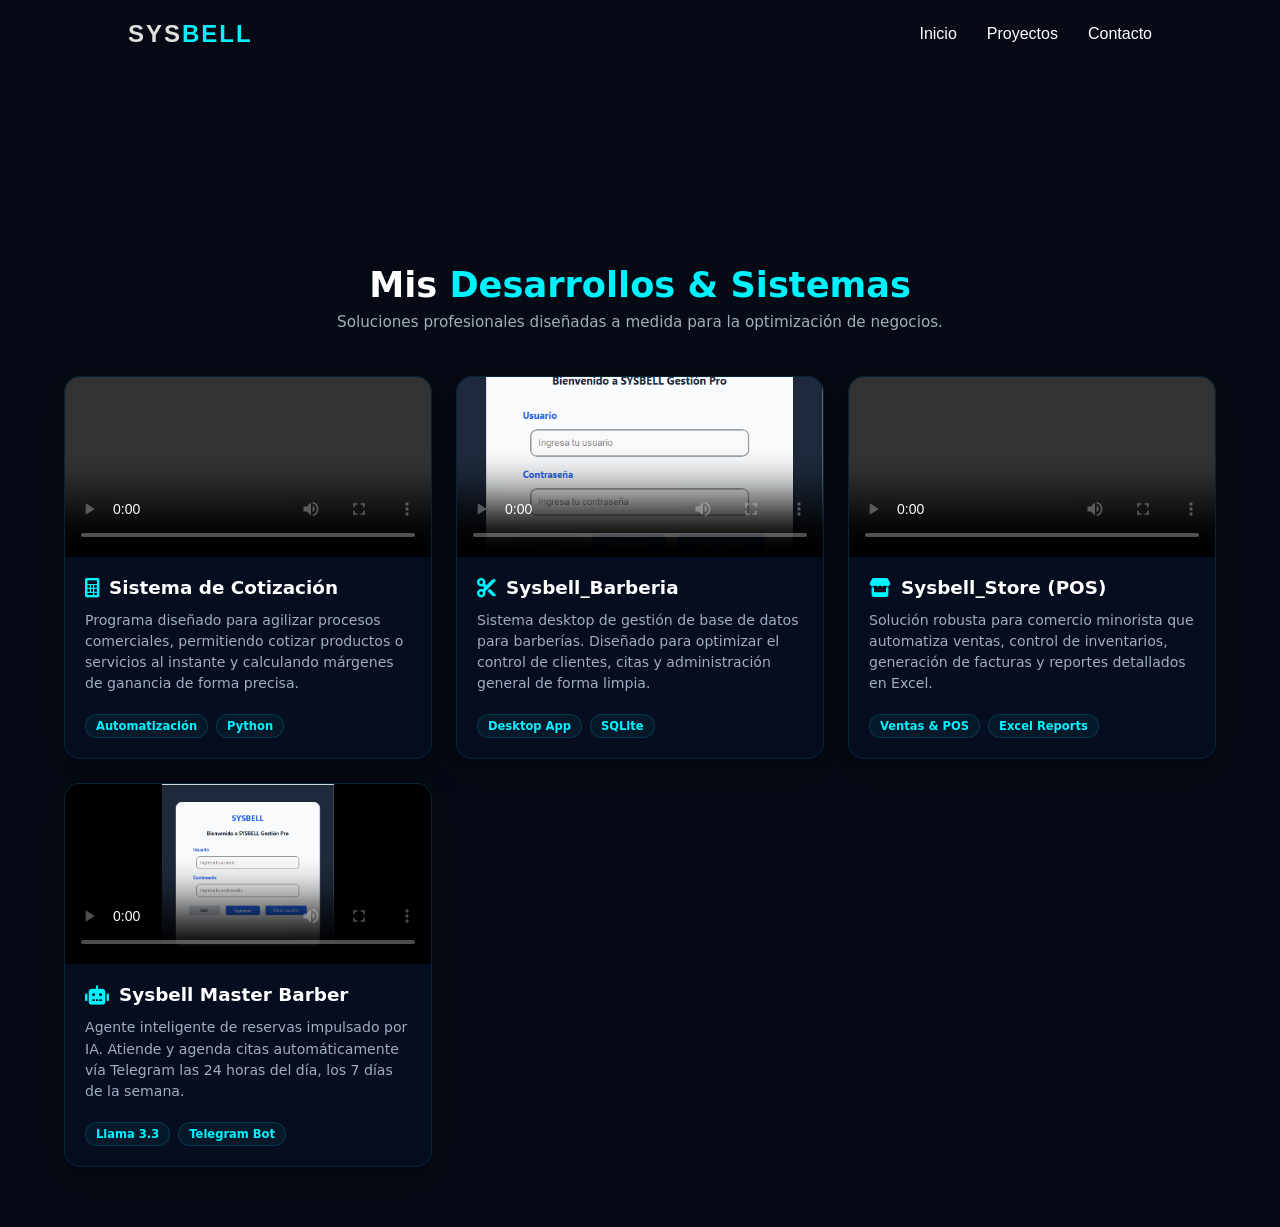
==== proyectos.html @ 82882483 "Update video source in proyectos.html" ====
<!DOCTYPE html>
<html lang="es">
<head>
    <meta charset="UTF-8">
    <meta name="viewport" content="width=device-width, initial-scale=1.0">
    <title>Proyectos | Sysbell Software</title>
    <!-- Asegúrate de que style.css esté exactamente en la misma carpeta que este archivo -->
    <link rel="stylesheet" href="style.css">
    <link rel="stylesheet" href="https://cdnjs.cloudflare.com/ajax/libs/font-awesome/6.0.0/css/all.min.css">
</head>
<body>

    <canvas id="bg-canvas"></canvas>

    <nav>
        <div class="logo">SYS<span>BELL</span></div>
        <ul>
            <li><a href="index.html">Inicio</a></li>
            <li><a href="proyectos.html" class="active">Proyectos</a></li>
            <li><a href="index.html#contacto">Contacto</a></li>
        </ul>
    </nav>

    <main class="contenedor-proyectos-grid">
        <h1 class="titulo-principal-proyectos">Mis <span>Desarrollos & Sistemas</span></h1>
        <p class="subtitulo-principal-proyectos">Soluciones profesionales diseñadas a medida para la optimización de negocios.</p>

        <!-- VOLVEMOS AL SISTEMA DE CUADRADOS (GRID) -->
        <div class="grid-cuadrados">

            <!-- 1. SISTEMA DE COTIZACIÓN -->
            <div class="tarjeta-cuadrada">
                <div class="zona-multimedia video-horizontal">
                    <video controls>
                        <source src="assets/SistemaCotizaciones.mp4" type="video/mp4">
                        Tu navegador no soporta videos.
                    </video>
                </div>
                <div class="cuerpo-tarjeta">
                    <div class="encabezado-tarjeta">
                        <i class="fas fa-calculator"></i>
                        <h3>Sistema de Cotización</h3>
                    </div>
                    <p class="descripcion-tarjeta">Programa diseñado para agilizar procesos comerciales, permitiendo cotizar productos o servicios al instante y calculando márgenes de ganancia de forma precisa.</p>
                </div>
                <div class="pie-tarjeta">
                    <span class="pildora-tech">Automatización</span>
                    <span class="pildora-tech">Python</span>
                </div>
            </div>

            <!-- 2. SYSBELL BARBERÍA -->
            <div class="tarjeta-cuadrada">
                <div class="zona-multimedia video-horizontal">
                    <video controls poster="assets/1.PNG">
                        <source src="assets/demo-barberia.mp4" type="video/mp4">
                        Tu navegador no soporta videos.
                    </video>
                </div>
                <div class="cuerpo-tarjeta">
                    <div class="encabezado-tarjeta">
                        <i class="fas fa-cut"></i>
                        <h3>Sysbell_Barberia</h3>
                    </div>
                    <p class="descripcion-tarjeta">Sistema desktop de gestión de base de datos para barberías. Diseñado para optimizar el control de clientes, citas y administración general de forma limpia.</p>
                </div>
                <div class="pie-tarjeta">
                    <span class="pildora-tech">Desktop App</span>
                    <span class="pildora-tech">SQLite</span>
                </div>
            </div>

            <!-- 3. SYSBELL STORE (POS) - ACTUALIZADO CON VIDEO -->
            <div class="tarjeta-cuadrada">
                <div class="zona-multimedia video-horizontal">
                    <video controls>
                        <source src="assets/Sysbellgestion.mp4" type="video/mp4">
                        Tu navegador no soporta videos.
                    </video>
                </div>
                <div class="cuerpo-tarjeta">
                    <div class="encabezado-tarjeta">
                        <i class="fas fa-store"></i>
                        <h3>Sysbell_Store (POS)</h3>
                    </div>
                    <p class="descripcion-tarjeta">Solución robusta para comercio minorista que automatiza ventas, control de inventarios, generación de facturas y reportes detallados en Excel.</p>
                </div>
                <div class="pie-tarjeta">
                    <span class="pildora-tech">Ventas & POS</span>
                    <span class="pildora-tech">Excel Reports</span>
                </div>
            </div>

            <!-- 4. CHATBOT AGENTE IA (En su propio cuadrado alineado) -->
            <div class="tarjeta-cuadrada">
                <div class="zona-multimedia video-vertical-ajustado">
                    <!-- Usamos contain para que el formato 9:16 se dibuje perfecto con barras negras sutiles a los lados sin estirarse -->
                    <video controls poster="assets/1.PNG">
                        <source src="assets/VIDEOAGENTES_IA.mp4" type="video/mp4">
                        Tu navegador no soporta videos.
                    </video>
                </div>
                <div class="cuerpo-tarjeta">
                    <div class="encabezado-tarjeta">
                        <i class="fas fa-robot"></i>
                        <h3>Sysbell Master Barber</h3>
                    </div>
                    <p class="descripcion-tarjeta">Agente inteligente de reservas impulsado por IA. Atiende y agenda citas automáticamente vía Telegram las 24 horas del día, los 7 días de la semana.</p>
                </div>
                <div class="pie-tarjeta">
                    <span class="pildora-tech">Llama 3.3</span>
                    <span class="pildora-tech">Telegram Bot</span>
                </div>
            </div>

        </div>
    </main>

</body>
</html>
---- style.css ----
:root {
    --bg-color: #050a14;
    --card-bg: #0d1b2a;
    --primary-blue: #0077ff;
    --neon-cyan: #00f2ff;
    --text-color: #e0e1dd;
}

* {
    margin: 0;
    padding: 0;
    box-sizing: border-box;
}

body {
    background-color: var(--bg-color);
    color: var(--text-color);
    font-family: 'Segoe UI', Roboto, sans-serif;
    overflow-x: hidden;
}

/* --- ESTILO DE LA FOTO DE PERFIL --- */
.profile-img {
    width: 180px;            /* Tamaño ideal */
    height: 180px;
    border-radius: 50%;      /* CIRCULAR PERFECTA */
    object-fit: cover;       /* No se deforma */
    border: 4px solid #00f2ff; /* Tu azul neón */
    box-shadow: 0 0 20px rgba(0, 242, 255, 0.5);
    margin-bottom: 20px;
    
    /* ANIMACIONES */
    /* 1. Entrada suave (1.2s) | 2. Flotación infinita (3s) */
    animation: entrada 1.2s ease-out, flotar 3s ease-in-out infinite;
}

/* Animación de entrada: aparece desde abajo y se hace visible */
@keyframes entrada {
    from {
        opacity: 0;
        transform: translateY(50px);
    }
    to {
        opacity: 1;
        transform: translateY(0);
    }
}

/* Animación de flotado: se mueve suavemente de arriba a abajo */
@keyframes flotar {
    0% { transform: translateY(0px); }
    50% { transform: translateY(-15px); }
    100% { transform: translateY(0px); }
}

/* Brillo extra cuando pasas el mouse */
.profile-img:hover {
    box-shadow: 0 0 40px #00f2ff;
    cursor: pointer;
    transition: 0.3s;
}

nav {
    display: flex;
    justify-content: space-between;
    align-items: center;
    padding: 20px 10%; /* Lo bajamos de nuevo */
    position: fixed;
    top: 0;
    width: 100%;
    z-index: 1000;
    
    /* Fondo siempre transparente */
    background: transparent !important;
    border: none !important;
    box-shadow: none !important;

    /* Transición suave para que las letras desaparezcan con elegancia */
    transition: opacity 0.4s ease-in-out;
}

/* Ajustamos el logo para que se vea más elegante arriba */
.logo {
    font-size: 1.2rem; /* Un poco más pequeño para que no estorbe */
    font-weight: bold;
    letter-spacing: 2px;
}

.logo {
    font-size: 1.5rem;
    font-weight: bold;
    letter-spacing: 2px;
}

.logo span { color: var(--neon-cyan); }

nav ul { display: flex; list-style: none; }
nav ul li { margin-left: 30px; }
nav ul li a {
    text-decoration: none;
    color: white;
    transition: 0.3s;
}

nav ul li a:hover { color: var(--neon-cyan); }

/* Hero Section */
.hero {
    height: 100vh;
    display: flex;
    flex-direction: column; /* Asegura que la foto y el texto bajen en orden */
    justify-content: center;
    align-items: center;
    padding-top: 60px; /* Esto empuja tu foto hacia abajo para que el menú no la toque */
    background: radial-gradient(circle, #0d1b2a 0%, #050a14 100%);
}

.hero h1 {
    font-size: 4rem;
    margin-bottom: 10px;
    text-shadow: 0 0 20px rgba(0, 119, 255, 0.5);
}

/* Tarjeta de Software (sysbell.exe) */
.project-container {
    display: flex;
    justify-content: center;
    padding: 50px 0;
}

.software-card {
    background: var(--card-bg);
    width: 80%;
    max-width: 800px;
    padding: 40px;
    border-radius: 20px;
    border: 1px solid rgba(0, 242, 255, 0.2);
    box-shadow: 0 10px 30px rgba(0, 0, 0, 0.5);
    transition: 0.4s;
}

.software-card:hover {
    border-color: var(--neon-cyan);
    box-shadow: 0 0 30px rgba(0, 242, 255, 0.2);
    transform: translateY(-10px);
}

.software-header {
    display: flex;
    align-items: center;
    gap: 15px;
    margin-bottom: 20px;
}

.software-header i {
    font-size: 2.5rem;
    color: var(--neon-cyan);
}

.folder-grid {
    display: grid;
    grid-template-columns: repeat(auto-fit, minmax(150px, 1fr));
    gap: 20px;
    margin-top: 30px;
}

.folder-item {
    background: rgba(255, 255, 255, 0.05);
    padding: 15px;
    border-radius: 10px;
    text-align: center;
}

.folder-item i {
    display: block;
    margin-bottom: 10px;
    color: var(--primary-blue);
}

.btn-main {
    display: inline-block;
    padding: 12px 30px;
    background: var(--primary-blue);
    color: white;
    text-decoration: none;
    border-radius: 50px;
    margin-top: 20px;
    box-shadow: 0 0 15px var(--primary-blue);
    transition: 0.3s;
}

.btn-main:hover {
    background: var(--neon-cyan);
    box-shadow: 0 0 25px var(--neon-cyan);
    color: black;
}

/* --- ESTILOS DE LA SECCIÓN DE SOFTWARE --- */
.section-title span {
    color: var(--neon-cyan);
    text-shadow: 0 0 15px var(--neon-cyan);
}

.subtitle {
    margin-bottom: 40px;
    font-style: italic;
    color: #8892b0;
}

.folder-details {
    text-align: left;
    margin-top: 30px;
}

.detail-item {
    background: rgba(255, 255, 255, 0.03);
    padding: 20px;
    border-radius: 12px;
    margin-bottom: 15px;
    border-left: 3px solid var(--primary-blue);
    transition: 0.3s;
}

.detail-item:hover {
    background: rgba(0, 119, 255, 0.05);
    transform: translateX(10px);
}

.folder-icon {
    color: var(--neon-cyan);
    font-size: 1.1rem;
    margin-bottom: 8px;
    display: flex;
    align-items: center;
    gap: 10px;
}

/* Badges de tecnología */
.tech-stack {
    margin-top: 30px;
    display: flex;
    align-items: center;
    gap: 15px;
}

.badges {
    display: flex;
    gap: 10px;
}

.badge {
    background: var(--primary-blue);
    padding: 5px 12px;
    border-radius: 15px;
    font-size: 0.8rem;
    color: white;
    font-weight: bold;
}

/* Estilo para la frase de misión */
.hero-mission {
    font-size: 1.4rem;
    color: #8892b0;
    max-width: 700px;
    margin: 20px auto;
    font-weight: 300;
    line-height: 1.6;
}

.hero-tagline {
    font-size: 1.2rem;
    letter-spacing: 3px;
    text-transform: uppercase;
    color: var(--neon-cyan);
    margin-top: 10px;
}

/* Botón secundario */
.btn-secundario {
    padding: 12px 25px;
    border: 2px solid var(--primary-blue);
    color: white;
    text-decoration: none;
    border-radius: 25px;
    margin-left: 15px;
    transition: 0.3s;
}

.btn-secundario:hover {
    background: rgba(0, 119, 255, 0.1);
    box-shadow: 0 0 15px var(--primary-blue);
}

.skills-container {
    display: flex;
    justify-content: center;
    flex-wrap: wrap; /* Esto permite que bajen a la siguiente línea si no caben */
    gap: 20px;
    margin-top: 30px;
    padding: 0 10%;
}

.skill-card {
    background: #112240;
    padding: 25px 15px;
    border-radius: 12px;
    width: 140px; /* Un poco más anchas para que el texto quepa bien */
    transition: all 0.4s cubic-bezier(0.175, 0.885, 0.32, 1.275);
    border: 1px solid rgba(0, 242, 255, 0.1);
    text-align: center;
}

/* --- COLORES DE MARCA ESPECÍFICOS AL PASAR EL MOUSE (HOVER) --- */

/* 1. HTML5 - Naranja oficial */
.skill-card:hover i.fa-html5 { 
    color: #e34f26; 
    filter: drop-shadow(0 0 10px rgba(227, 79, 38, 0.5));
}

/* 2. CSS3 - Azul oficial */
.skill-card:hover i.fa-css3-alt { 
    color: #1572b6; 
    filter: drop-shadow(0 0 10px rgba(21, 114, 182, 0.5));
}

/* 3. JavaScript - Amarillo oficial */
.skill-card:hover i.fa-js { 
    color: #f7df1e; 
    filter: drop-shadow(0 0 10px rgba(247, 223, 30, 0.5));
}

/* 4. Python - Azul Python */
.skill-card:hover i.fa-python { 
    color: #3776ab; 
    filter: drop-shadow(0 0 10px rgba(55, 118, 171, 0.5));
}

/* 5. Java - Naranja/Rojo Java */
.skill-card:hover i.fa-java { 
    color: #f89820; 
    filter: drop-shadow(0 0 10px rgba(248, 152, 32, 0.5));
}

/* 6. SQL/Database - Usaremos tu Cyan Sysbell para que resalte */
.skill-card:hover i.fa-database { 
    color: var(--neon-cyan); 
    filter: drop-shadow(0 0 10px rgba(0, 242, 255, 0.5));
}

/* Ajuste general para que el texto también resalte un poco */
.skill-card:hover span {
    color: white;
    transition: 0.3s;
}

.skill-card span {
    display: block;
    margin-top: 10px;
    font-weight: bold;
    font-size: 0.9rem;
    color: #ccd6f6;
}

/* --- BOTÓN FLOTANTE DE WHATSAPP --- */
.whatsapp-btn {
    position: fixed;
    bottom: 30px;
    right: 30px;
    background-color: #25d366; /* Verde oficial de WhatsApp */
    color: white;
    width: 60px;
    height: 60px;
    border-radius: 50%;
    display: flex;
    justify-content: center;
    align-items: center;
    font-size: 35px;
    box-shadow: 0 4px 15px rgba(0, 0, 0, 0.3);
    z-index: 1000;
    text-decoration: none;
    transition: all 0.3s ease;
    animation: bounce 2s infinite; /* Efecto de rebote suave */
}

.whatsapp-btn:hover {
    transform: scale(1.1);
    background-color: #128c7e;
    box-shadow: 0 0 20px #25d366;
}

/* Tooltip (Mensaje pequeño al lado del botón) */
.tooltip {
    position: absolute;
    right: 75px;
    background: #112240;
    color: white;
    padding: 8px 15px;
    border-radius: 5px;
    font-size: 0.9rem;
    white-space: nowrap;
    opacity: 0;
    transition: 0.3s;
    pointer-events: none;
    border: 1px solid var(--neon-cyan);
}

.whatsapp-btn:hover .tooltip {
    opacity: 1;
    right: 85px;
}

/* Animación de rebote suave */
@keyframes bounce {
    0%, 20%, 50%, 80%, 100% {transform: translateY(0);}
    40% {transform: translateY(-10px);}
    60% {transform: translateY(-5px);}
}
/* --- ESTILO DEL REPRODUCTOR DE VIDEO --- */
.video-container {
    margin-top: 40px;
    padding: 20px;
    background: rgba(0, 0, 0, 0.2);
    border-radius: 15px;
    border: 1px dashed var(--primary-blue);
}

.video-container h4 {
    color: var(--neon-cyan);
    margin-bottom: 15px;
    font-size: 1.2rem;
}

.video-wrapper {
    position: relative;
    width: 100%;
    border-radius: 10px;
    overflow: hidden;
    box-shadow: 0 0 25px rgba(0, 119, 255, 0.3);
    border: 2px solid var(--primary-blue);
}

video {
    width: 100%;
    display: block;
    cursor: pointer;
}

.video-caption {
    margin-top: 10px;
    font-size: 0.9rem;
    color: #8892b0;
    font-style: italic;
}

/* Estilos para el Proyecto Tienda */
.modulos-tienda {
    list-style: none;
    display: flex;
    flex-wrap: wrap;
    gap: 15px;
    margin: 20px 0;
    padding: 0;
}

.modulos-tienda li {
    background: rgba(0, 242, 255, 0.1);
    padding: 8px 15px;
    border-radius: 20px;
    font-size: 0.85rem;
    color: var(--neon-cyan);
}

/* Grid de Imágenes */
.gallery-grid {
    display: grid;
    grid-template-columns: repeat(auto-fill, minmax(100px, 1fr));
    gap: 10px;
    margin-top: 20px;
}

.gallery-item img {
    width: 100%;
    height: 80px;
    object-fit: cover;
    border-radius: 8px;
    cursor: pointer;
    transition: transform 0.3s, border 0.3s;
    border: 2px solid transparent;
}

.gallery-item img:hover {
    transform: scale(1.1);
    border-color: var(--neon-cyan);
}

/* --- ESTILOS DEL MODAL (ZOOM) --- */
.modal {
    display: none; 
    position: fixed; 
    z-index: 2000; 
    padding-top: 50px; 
    left: 0; top: 0; width: 100%; height: 100%; 
    background-color: rgba(5, 10, 20, 0.95);
    cursor: zoom-out;
}

.modal-content {
    margin: auto;
    display: block;
    max-width: 90%;
    max-height: 80%;
    border-radius: 10px;
    border: 3px solid var(--neon-cyan);
    animation: zoomIn 0.3s;
}

@keyframes zoomIn {
    from {transform: scale(0.5); opacity: 0;}
    to {transform: scale(1); opacity: 1;}
}

.close {
    position: absolute;
    top: 20px; right: 35px;
    color: white; font-size: 40px; font-weight: bold; cursor: pointer;
}

.stats-bar {
    display: flex;
    justify-content: space-around;
    padding: 50px 10%;
    background: linear-gradient(90deg, #0a192f, #112240);
}

.stat-item h3 {
    color: var(--neon-cyan);
    font-size: 2.5rem;
    margin: 0;
}

.stat-item p {
    color: #8892b0;
    text-transform: uppercase;
    font-size: 0.8rem;
    letter-spacing: 2px;
}

.final-cta {
    padding: 100px 20px;
    text-align: center;
    background: radial-gradient(circle, #112240 0%, #050a14 100%);
}

.final-cta h2 {
    font-size: 2.5rem;
    margin-bottom: 20px;
}

/* --- SECCIÓN DE CONTACTO --- */
.contact-section {
    padding: 120px 20px; /* Aumentamos el espacio arriba (120px) y abajo */
    text-align: center;
    background: radial-gradient(circle, #0d1b2a 0%, #050a14 100%); /* Fondo coherente */
}

.contact-section .section-title {
    font-size: 2.5rem;
    margin-bottom: 50px; /* Espacio extra entre el título y los botones */
}

.contact-section .section-title span {
    color: var(--neon-cyan);
    text-shadow: 0 0 15px var(--neon-cyan);
}

/* --- CONTENEDOR DE BOTONES --- */
.contact-container {
    display: flex;
    justify-content: center;
    gap: 25px; /* Espacio entre el botón de Instagram y el de Correo */
    flex-wrap: wrap; /* Para que en celulares se pongan uno sobre otro si no caben */
}

/* --- ESTILO DE LOS BOTONES DE CONTACTO --- */
.btn-contact {
    padding: 15px 35px;
    border-radius: 50px;
    text-decoration: none;
    color: white;
    font-weight: bold;
    display: flex;
    align-items: center;
    gap: 12px;
    font-size: 1.1rem;
    transition: all 0.3s ease;
}

/* Color Instagram */
.instagram {
    background: linear-gradient(45deg, #f09433 0%, #e6683c 25%, #dc2743 50%, #cc2366 75%, #bc1888 100%);
    box-shadow: 0 0 20px rgba(220, 39, 67, 0.3);
}

/* Color Correo (Azul Sysbell) */
.email {
    background: #0077ff;
    box-shadow: 0 0 20px rgba(0, 119, 255, 0.3);
}

/* Efecto al pasar el mouse */
.btn-contact:hover {
    transform: translateY(-8px); /* Se eleva un poco más */
    filter: brightness(1.2);
    box-shadow: 0 0 30px currentColor;
}
.ia-layout {
    display: grid;
    grid-template-columns: 1fr 1fr;
    gap: 30px;
    align-items: center;
    padding: 20px;
}

.ia-features-list h3 {
    margin-bottom: 20px;
    color: #fff;
}

@media (max-width: 900px) {
    .ia-layout {
        grid-template-columns: 1fr;
    }
}

/* Busca esta parte al final de tu archivo */
.btn-contact:hover {
    transform: translateY(-8px);
    filter: brightness(1.2);
    box-shadow: 0 0 30px currentColor;
} /* <--- ASEGÚRATE DE QUE ESTA LLAVE ESTÉ CERRADA */

/* A PARTIR DE AQUÍ, pega el nuevo código de Sysbell */

.sysbell-premium-card {
    max-width: 900px !important;
    margin: 40px auto !important;
    background: #0a0a0a !important;
    border: 1px solid #c5a059 !important;
    padding: 30px !important;
    border-radius: 20px !important;
}

.fixed-video {
    width: 100% !important;
    max-width: 420px !important;
    border-radius: 12px;
}

.qr-small-fixed {
    width: 90px !important; /* Esto es lo que lo hace pequeño */
    height: 90px !important;
    border: 2px solid #c5a059;
    border-radius: 8px;
    background: #fff;
    object-fit: contain;
}

.qr-premium-container {
    display: flex !important;
    align-items: center !important;
    gap: 15px !important;
    margin-top: 20px;
}

.social-links-premium {
    display: flex;
    gap: 20px;
    margin-top: 20px;
}

.social-icon {
    color: #c5a059;
    font-size: 1.5rem;
}
/* --- ANIMACIÓN DE BORDE PARA EL QR --- */
.qr-wrapper-premium {
    display: flex;
    align-items: center;
    gap: 20px;
    margin-top: 25px;
    padding: 15px;
    background: rgba(255, 255, 255, 0.03);
    border-radius: 15px;
    width: fit-content;
}

.qr-animated-border {
    position: relative;
    width: 100px;
    height: 100px;
    background: #000;
    border-radius: 10px;
    display: flex;
    justify-content: center;
    align-items: center;
    overflow: hidden; /* Corta la luz que sobra */
}

/* El rayo de luz que gira */
.qr-animated-border span {
    position: absolute;
    width: 150%;
    height: 150%;
    background: conic-gradient(#c5a059, transparent, transparent, #c5a059);
    animation: rotateBorder 3s linear infinite;
}

/* Fondo negro interno para que parezca un borde fino */
.qr-animated-border::after {
    content: '';
    position: absolute;
    inset: 3px;
    background: #0a0a0a;
    border-radius: 8px;
    z-index: 1;
}

.qr-mini-img {
    width: 85px !important;
    height: 85px !important;
    z-index: 2; /* Por encima de la animación */
    border-radius: 5px;
    position: relative;
}

/* --- TEXTO QUE RESALTA --- */
.highlight-text {
    display: block;
    font-family: 'Playfair Display', serif;
    font-size: 1.3rem;
    background: linear-gradient(90deg, #fff, #c5a059);
    -webkit-background-clip: text;
    -webkit-text-fill-color: transparent;
    letter-spacing: 1px;
    text-shadow: 0 0 15px rgba(197, 160, 89, 0.4);
}

.sub-text {
    color: #888;
    font-size: 0.8rem;
    font-weight: 300;
}

/* Animación de rotación */
@keyframes rotateBorder {
    0% { transform: rotate(0deg); }
    100% { transform: rotate(360deg); }
}

/* --- ESTILO BONITO DE HABILIDADES --- */
.sysbell-features-line {
    display: grid;
    grid-template-columns: repeat(auto-fit, minmax(130px, 1fr));
    gap: 15px;
    margin-top: 30px;
}

.feat {
    background: rgba(197, 160, 89, 0.05);
    padding: 10px;
    border-radius: 8px;
    border: 1px solid rgba(197, 160, 89, 0.1);
    text-align: center;
    transition: 0.3s;
}

.feat:hover {
    background: rgba(197, 160, 89, 0.2);
    transform: translateY(-5px);
    border-color: #c5a059;
}
/* --- TÍTULO CON ESTILO LUXURY --- */
.sysbell-glitch-title {
    font-family: 'Playfair Display', serif;
    font-size: 3rem;
    color: #fff;
    text-align: center;
    text-transform: uppercase;
    font-weight: 700;
    letter-spacing: -1px;
    margin-bottom: 5px;
    background: linear-gradient(to bottom, #ffffff 0%, #c5a059 100%);
    -webkit-background-clip: text;
    -webkit-text-fill-color: transparent;
    filter: drop-shadow(0 0 10px rgba(197, 160, 89, 0.3));
}

.title-underline {
    width: 80px;
    height: 3px;
    background: #c5a059;
    margin: 0 auto 30px;
    border-radius: 2px;
    box-shadow: 0 0 15px #c5a059;
}

/* --- RECUADROS DE CAPACIDADES (MODERNOS) --- */
.bot-capabilities-grid {
    display: grid;
    grid-template-columns: repeat(2, 1fr); /* Dos columnas */
    gap: 15px;
    margin-top: 25px;
}

.cap-card {
    background: rgba(255, 255, 255, 0.03);
    border: 1px solid rgba(197, 160, 89, 0.2);
    padding: 15px;
    border-radius: 12px;
    transition: all 0.3s ease;
    cursor: default;
    position: relative;
    overflow: hidden;
}

.cap-card:hover {
    background: rgba(197, 160, 89, 0.1);
    transform: translateY(-5px);
    border-color: #c5a059;
    box-shadow: 0 10px 20px rgba(0,0,0,0.4);
}

.cap-card i {
    font-size: 1.5rem;
    color: #c5a059;
    margin-bottom: 10px;
    display: block;
}

.cap-card h3 {
    color: #fff;
    font-size: 0.95rem;
    margin-bottom: 5px;
    font-weight: 600;
}

.cap-card p {
    color: #888;
    font-size: 0.75rem;
    line-height: 1.3;
}

/* Efecto de brillo al pasar el mouse por los cuadros */
.cap-card::before {
    content: '';
    position: absolute;
    top: 0;
    left: -100%;
    width: 100%;
    height: 100%;
    background: linear-gradient(90deg, transparent, rgba(255,255,255,0.05), transparent);
    transition: 0.5s;
}

.cap-card:hover::before {
    left: 100%;
}

/* Ajuste Responsivo */
@media (max-width: 768px) {
    .bot-capabilities-grid {
        grid-template-columns: 1fr;
    }
}
/* --- DISEÑO DE TARJETAS DE IMPACTO --- */
.bot-capabilities-grid {
    display: grid;
    grid-template-columns: repeat(2, 1fr); /* Dos columnas elegantes */
    gap: 20px;
    margin-top: 25px;
}

.cap-card {
    background: rgba(10, 20, 35, 0.6);
    backdrop-filter: blur(10px);
    border: 1px solid rgba(197, 160, 89, 0.2);
    padding: 20px;
    border-radius: 15px;
    display: flex;
    flex-direction: column;
    gap: 12px;
    transition: all 0.4s cubic-bezier(0.175, 0.885, 0.32, 1.275);
    position: relative;
}

.cap-card:hover {
    transform: scale(1.05);
    border-color: #c5a059;
    box-shadow: 0 10px 30px rgba(197, 160, 89, 0.2);
    background: rgba(197, 160, 89, 0.05);
}

/* Iconos Modernos */
.cap-icon {
    width: 45px;
    height: 45px;
    background: linear-gradient(135deg, #c5a059, #8e6d2d);
    border-radius: 10px;
    display: flex;
    align-items: center;
    justify-content: center;
    box-shadow: 0 5px 15px rgba(197, 160, 89, 0.3);
}

.cap-icon i {
    color: #000;
    font-size: 1.2rem;
}

/* Títulos y Texto con Resalte */
.cap-info h3 {
    color: #c5a059; /* El dorado resaltado que querías */
    font-size: 1rem;
    margin-bottom: 8px;
    font-weight: 700;
    letter-spacing: 0.5px;
    text-transform: uppercase;
}

.cap-info p {
    color: #e0e0e0;
    font-size: 0.8rem;
    line-height: 1.4;
    font-weight: 300;
}

.cap-info p strong {
    color: #fff;
    font-weight: 600;
}

/* Ajuste para móviles */
@media (max-width: 768px) {
    .bot-capabilities-grid {
        grid-template-columns: 1fr;
    }
}
.bot-capabilities-wrapper {
    width: 100%;
    clear: both; /* Evita que elementos de arriba empujen las tarjetas */
    margin-top: 20px;
}

.bot-capabilities-grid {
    display: grid !important;
    grid-template-columns: repeat(2, 1fr) !important; /* Fuerza las 2 columnas */
    gap: 15px !important;
}
/* --- LAYOUT CENTRAL --- */
.central-layout {
    display: flex;
    flex-direction: column;
    align-items: center;
    text-align: center;
}

/* MARCO DEL VIDEO ANIMADO */
.video-central-container {
    margin: 30px 0;
    position: relative;
    width: 100%;
    max-width: 700px;
}

.video-glow-frame {
    position: relative;
    padding: 5px; /* Grosor del borde */
    background: linear-gradient(90deg, #c5a059, #5d4a26, #c5a059);
    background-size: 200% 200%;
    border-radius: 15px;
    animation: goldGlow 4s linear infinite;
    box-shadow: 0 0 20px rgba(197, 160, 89, 0.3);
}

@keyframes goldGlow {
    0% { background-position: 0% 50%; }
    50% { background-position: 100% 50%; }
    100% { background-position: 0% 50%; }
}

.fixed-video-central {
    width: 100%;
    display: block;
    border-radius: 12px;
    background: #000;
}

/* FILA INTERMEDIA (QR + SOCIAL) */
.mid-row-info {
    display: flex;
    justify-content: space-around;
    align-items: center;
    width: 100%;
    max-width: 800px;
    margin: 20px 0 40px;
    flex-wrap: wrap;
    gap: 20px;
}

/* RECUADROS DE ABAJO */
.bot-capabilities-grid {
    display: grid;
    grid-template-columns: repeat(auto-fit, minmax(200px, 1fr));
    gap: 20px;
    width: 100%;
}

.cap-card {
    background: rgba(255, 255, 255, 0.03);
    border: 1px solid rgba(197, 160, 89, 0.2);
    padding: 20px;
    border-radius: 15px;
    transition: 0.3s;
    text-align: left;
}

.cap-card:hover {
    border-color: #c5a059;
    transform: translateY(-5px);
    background: rgba(197, 160, 89, 0.05);
}

.cap-icon i {
    color: #c5a059;
    font-size: 1.5rem;
    margin-bottom: 10px;
}

.cap-info h3 {
    color: #fff;
    font-size: 1rem;
    margin-bottom: 5px;
}

.cap-info p {
    color: #888;
    font-size: 0.8rem;
}
/* --- LAYOUT CENTRAL COMPACTO --- */
.central-compact {
    max-width: 750px !important;
    margin: 0 auto !important;
    display: flex;
    flex-direction: column;
    align-items: center;
    padding: 25px !important;
}

.sysbell-title-compact { font-size: 1.8rem !important; color: #fff; margin-bottom: 5px; }
.title-underline-small { width: 50px; height: 2px; background: #c5a059; margin-bottom: 20px; }

/* VIDEO CONTROLADO */
.video-wrapper-small { width: 100%; max-width: 450px; margin-bottom: 25px; }
.video-glow-frame {
    padding: 3px;
    background: linear-gradient(90deg, #c5a059, #222, #c5a059);
    background-size: 200% 200%;
    border-radius: 12px;
    animation: goldGlow 4s linear infinite;
}
.fixed-video-small { width: 100%; border-radius: 10px; display: block; }

/* QR Y REDES EN UNA FILA */
.mid-row-compact {
    display: flex;
    justify-content: space-between;
    align-items: center;
    width: 100%;
    max-width: 500px;
    margin-bottom: 25px;
    background: rgba(255,255,255,0.03);
    padding: 10px 20px;
    border-radius: 15px;
}

.qr-container-mini { display: flex; align-items: center; gap: 12px; }
.qr-animated-border-mini {
    position: relative; width: 60px; height: 60px; background: #000; border-radius: 8px;
    overflow: hidden; display: flex; justify-content: center; align-items: center;
}
.qr-animated-border-mini span {
    position: absolute; width: 150%; height: 150%;
    background: conic-gradient(#c5a059, transparent, transparent, #c5a059);
    animation: rotateBorder 3s linear infinite;
}
.qr-img-mini { width: 52px !important; height: 52px !important; z-index: 2; border-radius: 4px; }

/* REDES SOCIALES */
.social-links-compact { display: flex; gap: 15px; }
.social-link { color: #c5a059; font-size: 1.4rem; transition: 0.3s; }
.social-link:hover { color: #fff; transform: translateY(-3px); }

/* GRID DE CAPACIDADES PEQUEÑO */
.capabilities-grid-compact {
    display: grid;
    grid-template-columns: repeat(2, 1fr);
    gap: 15px;
    width: 100%;
}

.cap-card-mini {
    background: rgba(255,255,255,0.05);
    border: 1px solid rgba(197, 160, 89, 0.2);
    padding: 12px;
    border-radius: 10px;
    display: flex;
    align-items: center;
    gap: 12px;
    text-align: left;
}

.cap-card-mini i { color: #c5a059; font-size: 1.2rem; }
.cap-card-mini h4 { color: #fff; font-size: 0.85rem; margin: 0; }
.cap-card-mini p { color: #888; font-size: 0.7rem; margin: 0; }

@keyframes goldGlow { 0% { background-position: 0% 50%; } 50% { background-position: 100% 50%; } 100% { background-position: 0% 50%; } }
@keyframes rotateBorder { 0% { transform: rotate(0deg); } 100% { transform: rotate(360deg); } }

/* --- ESTILOS FINALES COMPACTOS SYSBELL --- */
.central-compact {
    max-width: 700px !important;
    margin: 0 auto !important;
    padding: 20px !important; /* Reducido para acortar el largo */
    display: flex;
    flex-direction: column;
    align-items: center;
}

.sysbell-title-compact { font-size: 1.7rem !important; margin-bottom: 5px; }
.title-underline-small { width: 40px; height: 2px; background: #c5a059; margin-bottom: 15px; }

/* VIDEO AJUSTADO */
.video-wrapper-small { width: 100%; max-width: 420px; margin-bottom: 15px; }
.video-glow-frame {
    padding: 3px;
    background: linear-gradient(90deg, #c5a059, #222, #c5a059);
    background-size: 200% 200%;
    border-radius: 12px;
    animation: goldGlow 4s linear infinite;
}
.fixed-video-small { width: 100%; border-radius: 10px; display: block; }

/* FILA DE QR Y REDES (Horizontal para ahorrar espacio) */
.sysbell-footer-compact {
    display: flex;
    justify-content: space-between;
    align-items: center;
    width: 100%;
    max-width: 450px;
    background: rgba(255, 255, 255, 0.03);
    padding: 10px 20px;
    border-radius: 12px;
    margin-bottom: 20px;
}

.qr-mini-box { display: flex; align-items: center; gap: 10px; }
.qr-animated-border-mini {
    position: relative; width: 50px; height: 50px; background: #000; border-radius: 6px;
    overflow: hidden; display: flex; justify-content: center; align-items: center;
}
.qr-animated-border-mini span {
    position: absolute; width: 150%; height: 150%;
    background: conic-gradient(#c5a059, transparent, transparent, #c5a059);
    animation: rotateBorder 3s linear infinite;
}
.qr-img-mini { width: 44px !important; height: 44px !important; z-index: 2; border-radius: 3px; }

.social-links-compact { display: flex; gap: 15px; }
.social-link { color: #c5a059; font-size: 1.3rem; transition: 0.3s; }
.social-link:hover { color: #fff; transform: translateY(-3px); }

/* GRID DE CAPACIDADES PEQUEÑO */
.capabilities-grid-compact {
    display: grid;
    grid-template-columns: repeat(2, 1fr);
    gap: 12px;
    width: 100%;
}

.cap-card-mini {
    background: rgba(255, 255, 255, 0.05);
    border: 1px solid rgba(197, 160, 89, 0.15);
    padding: 10px;
    border-radius: 10px;
    display: flex;
    align-items: center;
    gap: 10px;
}

.cap-card-mini i { color: #c5a059; font-size: 1.1rem; }
.cap-card-mini h4 { color: #fff; font-size: 0.8rem; margin: 0; }
.cap-card-mini p { color: #888; font-size: 0.65rem; margin: 0; }

/* ANIMACIONES */
@keyframes goldGlow { 0% { background-position: 0% 50%; } 50% { background-position: 100% 50%; } 100% { background-position: 0% 50%; } }
@keyframes rotateBorder { 0% { transform: rotate(0deg); } 100% { transform: rotate(360deg); } }

/* --- TÍTULO PREMIUM CON DEGRADADO --- */
.sysbell-title-glow {
    font-size: 2.2rem !important;
    font-weight: 800;
    text-transform: uppercase;
    background: linear-gradient(to right, #fff 20%, #c5a059 50%, #fff 80%);
    background-size: 200% auto;
    -webkit-background-clip: text;
    -webkit-text-fill-color: transparent;
    animation: shine 4s linear infinite;
    margin-bottom: 5px;
}

.ia-subtitle {
    font-size: 0.9rem;
    color: #888;
    letter-spacing: 1px;
    margin-bottom: 15px;
}

.title-separator-gold {
    width: 60px;
    height: 3px;
    background: #c5a059;
    margin: 0 auto 15px;
    border-radius: 10px;
    box-shadow: 0 0 10px rgba(197, 160, 89, 0.5);
}

/* --- QR MÁS GRANDE Y LLAMATIVO --- */
.qr-box-highlight {
    display: flex;
    align-items: center;
    gap: 15px;
}

.qr-animated-border-premium {
    position: relative;
    width: 85px; /* Aumentado */
    height: 85px; /* Aumentado */
    background: #fff;
    padding: 3px;
    border-radius: 8px;
    overflow: hidden;
    display: flex;
    justify-content: center;
    align-items: center;
}

.qr-img-large {
    width: 100% !important;
    height: 100% !important;
    position: relative;
    z-index: 2;
    border-radius: 4px;
}

.qr-label {
    text-align: left;
    line-height: 1.2;
}

.qr-label strong { font-size: 1rem; display: block; }
.qr-label span { font-size: 0.75rem; color: #888; }

/* --- ICONOS DE REDES MÁS GRANDES --- */
.social-links-large {
    display: flex;
    gap: 20px;
}

.s-icon-gold {
    color: #c5a059;
    font-size: 1.8rem; /* Aumentado */
    transition: 0.3s cubic-bezier(0.175, 0.885, 0.32, 1.275);
}

.s-icon-gold:hover {
    color: #fff;
    transform: scale(1.2) translateY(-5px);
    text-shadow: 0 0 15px #c5a059;
}

/* Animación de brillo para el texto */
@keyframes shine {
    to { background-position: 200% center; }
}
/* --- DISEÑO PREMIUM CENTRALIZADO --- */
.central-compact {
    max-width: 750px !important;
    margin: 0 auto !important;
    padding: 30px !important;
    display: flex;
    flex-direction: column;
    align-items: center;
    background: #0a0a0a !important;
    border-radius: 20px;
    border: 1px solid rgba(197, 160, 89, 0.3) !important;
}

/* Título con Brillo Animado */
.sysbell-title-glow {
    font-size: 2.2rem !important;
    font-weight: 800;
    text-transform: uppercase;
    background: linear-gradient(to right, #fff 20%, #c5a059 50%, #fff 80%);
    background-size: 200% auto;
    -webkit-background-clip: text;
    -webkit-text-fill-color: transparent;
    animation: shine 4s linear infinite;
}

.ia-subtitle { font-size: 0.9rem; color: #888; margin-bottom: 10px; }

.title-separator-gold {
    width: 60px; height: 3px; background: #c5a059;
    margin: 10px auto; border-radius: 10px;
    box-shadow: 0 0 10px rgba(197, 160, 89, 0.5);
}

/* Video Frame */
.video-wrapper-small { width: 100%; max-width: 450px; margin: 20px 0; }
.video-glow-frame {
    padding: 4px; border-radius: 15px;
    background: linear-gradient(90deg, #c5a059, #222, #c5a059);
    background-size: 200% 200%;
    animation: goldGlow 4s linear infinite;
}
.fixed-video-small { width: 100%; border-radius: 12px; display: block; }

/* Footer Compacto: QR + Redes */
.sysbell-footer-compact {
    display: flex; justify-content: space-between; align-items: center;
    width: 100%; max-width: 550px; padding: 15px 25px;
    background: rgba(255, 255, 255, 0.03); border-radius: 15px; margin-bottom: 25px;
}

.qr-box-highlight { display: flex; align-items: center; gap: 15px; }
.qr-animated-border-premium {
    position: relative; width: 85px; height: 85px; background: #fff;
    padding: 3px; border-radius: 8px; overflow: hidden;
}
.qr-animated-border-premium span {
    position: absolute; width: 150%; height: 150%;
    background: conic-gradient(#c5a059, transparent, transparent, #c5a059);
    animation: rotateBorder 3s linear infinite;
}
.qr-img-large { width: 100% !important; height: 100% !important; position: relative; z-index: 2; border-radius: 4px; }

.social-links-large { display: flex; gap: 20px; }
.s-icon-gold { color: #c5a059; font-size: 1.8rem; transition: 0.3s; }
.s-icon-gold:hover { color: #fff; transform: scale(1.2) translateY(-5px); }

/* Grid de Capacidades */
.capabilities-grid-compact {
    display: grid; grid-template-columns: repeat(2, 1fr);
    gap: 15px; width: 100%;
}
.cap-card-mini {
    background: rgba(255, 255, 255, 0.04); border: 1px solid rgba(197, 160, 89, 0.1);
    padding: 12px; border-radius: 12px; display: flex; align-items: center; gap: 12px;
}
.cap-card-mini i { color: #c5a059; font-size: 1.2rem; }
.cap-card-mini h4 { color: #fff; font-size: 0.85rem; margin: 0; }
.cap-card-mini p { color: #888; font-size: 0.7rem; margin: 0; }

/* Animaciones */
@keyframes goldGlow { 0% { background-position: 0% 50%; } 50% { background-position: 100% 50%; } 100% { background-position: 0% 50%; } }
@keyframes rotateBorder { 0% { transform: rotate(0deg); } 100% { transform: rotate(360deg); } }
@keyframes shine { to { background-position: 200% center; } }
/* --- ANIMACIONES DE ICONOS AL PASAR EL MOUSE --- */

/* 1. Pulso (Cerebro/IA) */
.cap-card-mini:hover .ani-pulse {
    animation: pulseIcon 0.8s infinite ease-in-out;
}

/* 2. Rebote (Citas) */
.cap-card-mini:hover .ani-bounce {
    animation: bounceIcon 0.8s infinite;
}

/* 3. Giro 360 (Medalla/Premios) */
.cap-card-mini:hover .ani-spin-once {
    animation: spinIcon 0.6s ease-in-out;
}

/* 4. Flote (Métricas/Gráficos) */
.cap-card-mini:hover .ani-float {
    animation: floatIcon 1.5s infinite ease-in-out;
}

/* 5. Vibración (Pagos/Dinero) */
.cap-card-mini:hover .ani-shake {
    animation: shakeIcon 0.5s infinite;
}

/* --- KEYFRAMES (Los movimientos) --- */
@keyframes pulseIcon {
    0% { transform: scale(1); opacity: 1; }
    50% { transform: scale(1.3); color: #fff; text-shadow: 0 0 10px #c5a059; }
    100% { transform: scale(1); opacity: 1; }
}

@keyframes bounceIcon {
    0%, 100% { transform: translateY(0); }
    50% { transform: translateY(-7px); }
}

@keyframes spinIcon {
    from { transform: rotate(0deg); }
    to { transform: rotate(360deg); }
}

@keyframes floatIcon {
    0%, 100% { transform: translateY(0); }
    50% { transform: translateY(-4px) translateX(2px); }
}

@keyframes shakeIcon {
    0%, 100% { transform: rotate(0deg); }
    25% { transform: rotate(10deg); }
    75% { transform: rotate(-10deg); }
}

/* --- ESTILOS BASE DE LAS TARJETAS (Mantenemos lo Premium) --- */
.cap-card-mini {
    background: rgba(255, 255, 255, 0.04);
    border: 1px solid rgba(197, 160, 89, 0.1);
    padding: 12px;
    border-radius: 12px;
    display: flex;
    align-items: center;
    gap: 12px;
    transition: all 0.3s ease;
    cursor: pointer;
}

.cap-card-mini:hover {
    background: rgba(197, 160, 89, 0.08);
    border-color: #c5a059;
    transform: scale(1.02);
}

.cap-card-mini i {
    color: #c5a059;
    font-size: 1.3rem;
    transition: 0.3s;
}
/* Contenedor de la nueva sección Proyectos */
.projects-container-view {
    max-width: 1200px;
    margin: 80px auto 40px auto;
    padding: 20px;
    color: #fff;
    text-align: center;
}
.main-projects-title {
    font-size: 2.5rem;
    margin-bottom: 10px;
}
.main-projects-title span {
    color: #00f2fe;
}
.main-projects-subtitle {
    color: #888;
    margin-bottom: 40px;
}
/* Grid Estructurado para organizar los bloques de software */
.projects-clean-grid {
    display: grid;
    grid-template-columns: repeat(auto-fit, minmax(350px, 1fr));
    gap: 30px;
    text-align: left;
}
/* ==========================================================================
   DISEÑO EN FILAS HORIZONTALES (PORTFOLIO SYSBELL PREMIUM)
   ========================================================================== */

.projects-modern-view {
    max-width: 1200px;
    margin: 100px auto 80px auto;
    padding: 0 24px;
    font-family: 'Segoe UI', Roboto, sans-serif;
    color: #ffffff;
}

.projects-hero-header {
    text-align: center;
    margin-bottom: 60px;
}

.main-projects-title {
    font-size: 2.5rem;
    margin-bottom: 12px;
    font-weight: 800;
    letter-spacing: -0.5px;
}

.main-projects-title span {
    color: #00f2fe;
    text-shadow: 0 0 15px rgba(0, 242, 254, 0.25);
}

.main-projects-subtitle {
    color: #a0aec0;
    font-size: 1.05rem;
    max-width: 600px;
    margin: 0 auto;
    line-height: 1.5;
}

/* Contenedor principal de Filas */
.projects-rows-container {
    display: flex;
    flex-direction: column;
    gap: 70px; /* Separación generosa entre cada desarrollo */
}

/* Fila de proyecto general */
.project-row {
    display: flex;
    align-items: center;
    gap: 50px;
    background: linear-gradient(135deg, rgba(6, 13, 31, 0.8), rgba(2, 7, 20, 0.9));
    border: 1px solid rgba(0, 242, 254, 0.08);
    border-radius: 24px; /* Esquinas curvas súper fluidas */
    padding: 35px;
    box-shadow: 0 15px 40px rgba(0, 0, 0, 0.5);
    transition: transform 0.4s ease, border-color 0.4s ease, box-shadow 0.4s ease;
}

.project-row:hover {
    transform: translateY(-4px);
    border-color: rgba(0, 242, 254, 0.25);
    box-shadow: 0 20px 50px rgba(0, 242, 254, 0.08);
}

/* Fila Premium de la IA (Efecto Dorado) */
.premium-row {
    border-color: rgba(212, 175, 55, 0.15);
    background: linear-gradient(135deg, rgba(12, 15, 23, 0.9) 0%, rgba(5, 7, 12, 0.95) 100%);
}

.premium-row:hover {
    border-color: rgba(212, 175, 55, 0.4);
    box-shadow: 0 20px 50px rgba(212, 175, 55, 0.08);
}

/* Inversión para alternancia en Zig-Zag */
.reverse-row {
    flex-direction: row-reverse;
}

/* Columnas internas */
.project-media-col {
    flex: 1.1;
    width: 100%;
    display: flex;
    justify-content: center;
    align-items: center;
    border-radius: 16px;
    overflow: hidden;
}

.project-info-col {
    flex: 0.9;
    display: flex;
    flex-direction: column;
    justify-content: center;
}

/* --- MARCOS MULTIMEDIA --- */

/* Marco de Video Horizontal */
.horizontal-video-frame {
    width: 100%;
    aspect-ratio: 16 / 9;
    border-radius: 16px;
    overflow: hidden;
    background: #000;
    box-shadow: 0 10px 30px rgba(0,0,0,0.6);
    border: 1px solid rgba(255, 255, 255, 0.05);
}

.horizontal-video-frame video {
    width: 100%;
    height: 100%;
    object-fit: cover;
}

/* Respetando formato 9:16 vertical para el Agente IA de Reservas */
.vertical-video-frame {
    width: 250px; /* Ancho acotado para simular pantalla móvil perfecta */
    aspect-ratio: 9 / 16;
    border-radius: 20px;
    overflow: hidden;
    background: #01040a;
    box-shadow: 0 10px 35px rgba(0,0,0,0.8);
    border: 3px solid rgba(212, 175, 55, 0.3);
}

.vertical-video-frame video {
    width: 100%;
    height: 100%;
    object-fit: cover;
}

/* --- SLIDER DE CAPTURAS MOCKUP (SYSBELL STORE POS) --- */
.pos-gallery-wrapper {
    width: 100%;
    background: #090e1a;
    border-radius: 16px;
    overflow: hidden;
    border: 1px solid rgba(0, 242, 254, 0.15);
    box-shadow: 0 12px 35px rgba(0,0,0,0.6);
}

.gallery-header-bar {
    background: #050811;
    padding: 10px 16px;
    display: flex;
    align-items: center;
    gap: 6px;
    border-bottom: 1px solid rgba(255,255,255,0.05);
}

.gallery-header-bar .dot {
    width: 10px;
    height: 10px;
    border-radius: 50%;
}

.gallery-header-bar .dot.red { background: #ff5f56; }
.gallery-header-bar .dot.yellow { background: #ffbd2e; }
.gallery-header-bar .dot.green { background: #27c93f; }

.gallery-header-bar .gallery-title {
    font-size: 0.75rem;
    color: #a0aec0;
    margin-left: 10px;
    font-family: monospace;
    flex-grow: 1;
}

.gallery-header-bar .swipe-hint {
    font-size: 0.75rem;
    color: #00f2fe;
}

/* Contenedor del scroll horizontal de imágenes */
.pos-images-slider {
    display: flex;
    gap: 12px;
    overflow-x: auto;
    padding: 16px;
    scroll-snap-type: x mandatory;
    scroll-behavior: smooth;
}

/* Scroll personalizado estético */
.pos-images-slider::-webkit-scrollbar {
    height: 6px;
}

.pos-images-slider::-webkit-scrollbar-thumb {
    background: rgba(0, 242, 254, 0.3);
    border-radius: 10px;
}

.pos-images-slider img {
    height: 220px; /* Tamaño generoso para apreciar la UI claramente */
    width: auto;
    object-fit: contain;
    border-radius: 10px;
    box-shadow: 0 4px 15px rgba(0,0,0,0.3);
    scroll-snap-align: start;
    border: 1px solid rgba(255,255,255,0.05);
    flex-shrink: 0;
}

/* --- INFORMACIÓN DEL PROYECTO --- */

.project-badge {
    align-self: flex-start;
    background: rgba(0, 242, 254, 0.08);
    color: #00f2fe;
    border: 1px solid rgba(0, 242, 254, 0.2);
    padding: 4px 12px;
    border-radius: 20px;
    font-size: 0.75rem;
    font-weight: 700;
    text-transform: uppercase;
    margin-bottom: 12px;
    letter-spacing: 0.5px;
}

.gold-badge {
    background: rgba(212, 175, 55, 0.08) !important;
    color: #d4af37 !important;
    border-color: rgba(212, 175, 55, 0.3) !important;
}

.project-title {
    font-size: 1.8rem;
    color: #ffffff;
    margin: 0 0 6px 0;
    font-weight: 700;
}

.gold-text {
    color: #d4af37;
    text-shadow: 0 0 15px rgba(212, 175, 55, 0.15);
}

.project-tagline {
    font-size: 0.95rem;
    color: #00f2fe;
    margin: 0 0 16px 0;
    font-weight: 500;
}

.gold-text + .project-tagline {
    color: #e5c158;
}

.project-description {
    font-size: 0.88rem;
    color: #cbd5e0;
    line-height: 1.6;
    margin: 0 0 20px 0;
}

/* Etiquetas tecnológicas */
.project-tech-pills {
    display: flex;
    flex-wrap: wrap;
    gap: 8px;
}

.project-tech-pills span {
    background: rgba(255, 255, 255, 0.03);
    border: 1px solid rgba(255, 255, 255, 0.08);
    color: #e2e8f0;
    padding: 5px 12px;
    border-radius: 8px;
    font-size: 0.75rem;
    display: flex;
    align-items: center;
    gap: 6px;
}

/* ==========================================================================
   RESCATE DE TARJETAS CUADRADAS ORIGINALES (SYSBELL)
   ========================================================================== */

.contenedor-proyectos-grid {
    max-width: 1200px;
    margin: 110px auto 60px auto;
    padding: 0 24px;
    font-family: 'Segoe UI', system-ui, sans-serif;
}

.titulo-principal-proyectos {
    font-size: 2.2rem;
    text-align: center;
    color: #ffffff;
    margin-bottom: 8px;
    font-weight: 700;
}

.titulo-principal-proyectos span {
    color: #00f2fe;
}

.subtitulo-principal-proyectos {
    text-align: center;
    color: #a0aec0;
    font-size: 0.95rem;
    margin-bottom: 45px;
}

/* El Grid que genera los cuadrados perfectos uno al lado del otro */
.grid-cuadrados {
    display: grid;
    grid-template-columns: repeat(auto-fit, minmax(280px, 1fr));
    gap: 24px;
}

/* Estructura de la tarjeta cuadrada */
.tarjeta-cuadrada {
    background: #060d1f;
    border: 1px solid rgba(0, 242, 254, 0.1);
    border-radius: 16px;
    overflow: hidden;
    display: flex;
    flex-direction: column;
    box-shadow: 0 10px 30px rgba(0, 0, 0, 0.4);
    transition: transform 0.3s ease, border-color 0.3s ease;
}

.tarjeta-cuadrada:hover {
    transform: translateY(-5px);
    border-color: rgba(0, 242, 254, 0.3);
}

/* Contenedor multimedia superior uniforme */
.zona-multimedia {
    width: 100%;
    height: 180px; /* Altura fija para que todos los cuadrados queden simétricos */
    background: #020714;
    overflow: hidden;
    display: flex;
    justify-content: center;
    align-items: center;
}

/* Solución para videos normales e imágenes */
.video-horizontal video, .imagen-contenedor img {
    width: 100%;
    height: 100%;
    object-fit: cover; /* Llena el recuadro perfectamente */
}

/* ¡LA SOLUCIÓN PARA EL VIDEO 9:16! */
.video-vertical-ajustado video {
    width: 100%;
    height: 100%;
    object-fit: contain !important; /* Mantiene la proporción nativa del celular sin estirarse */
    background: #000000; /* Agrega fondo negro estético a los lados sobrantes */
}

/* Contenido de la tarjeta */
.cuerpo-tarjeta {
    padding: 20px;
    flex-grow: 1;
    display: flex;
    flex-direction: column;
}

.encabezado-tarjeta {
    display: flex;
    align-items: center;
    gap: 10px;
    margin-bottom: 12px;
}

.encabezado-tarjeta i {
    color: #00f2fe;
    font-size: 1.2rem;
}

.encabezado-tarjeta h3 {
    color: #ffffff;
    font-size: 1.15rem;
    margin: 0;
    font-weight: 600;
}

.descripcion-tarjeta {
    color: #a0aec0;
    font-size: 0.88rem;
    line-height: 1.5;
    margin: 0;
}

/* Parte baja con las tecnologías */
.pie-tarjeta {
    padding: 0 20px 20px 20px;
    display: flex;
    flex-wrap: wrap;
    gap: 8px;
}

.pildora-tech {
    background: rgba(0, 242, 254, 0.05);
    color: #00f2fe;
    border: 1px solid rgba(0, 242, 254, 0.15);
    padding: 4px 10px;
    border-radius: 20px;
    font-size: 0.72rem;
    font-weight: 600;
}
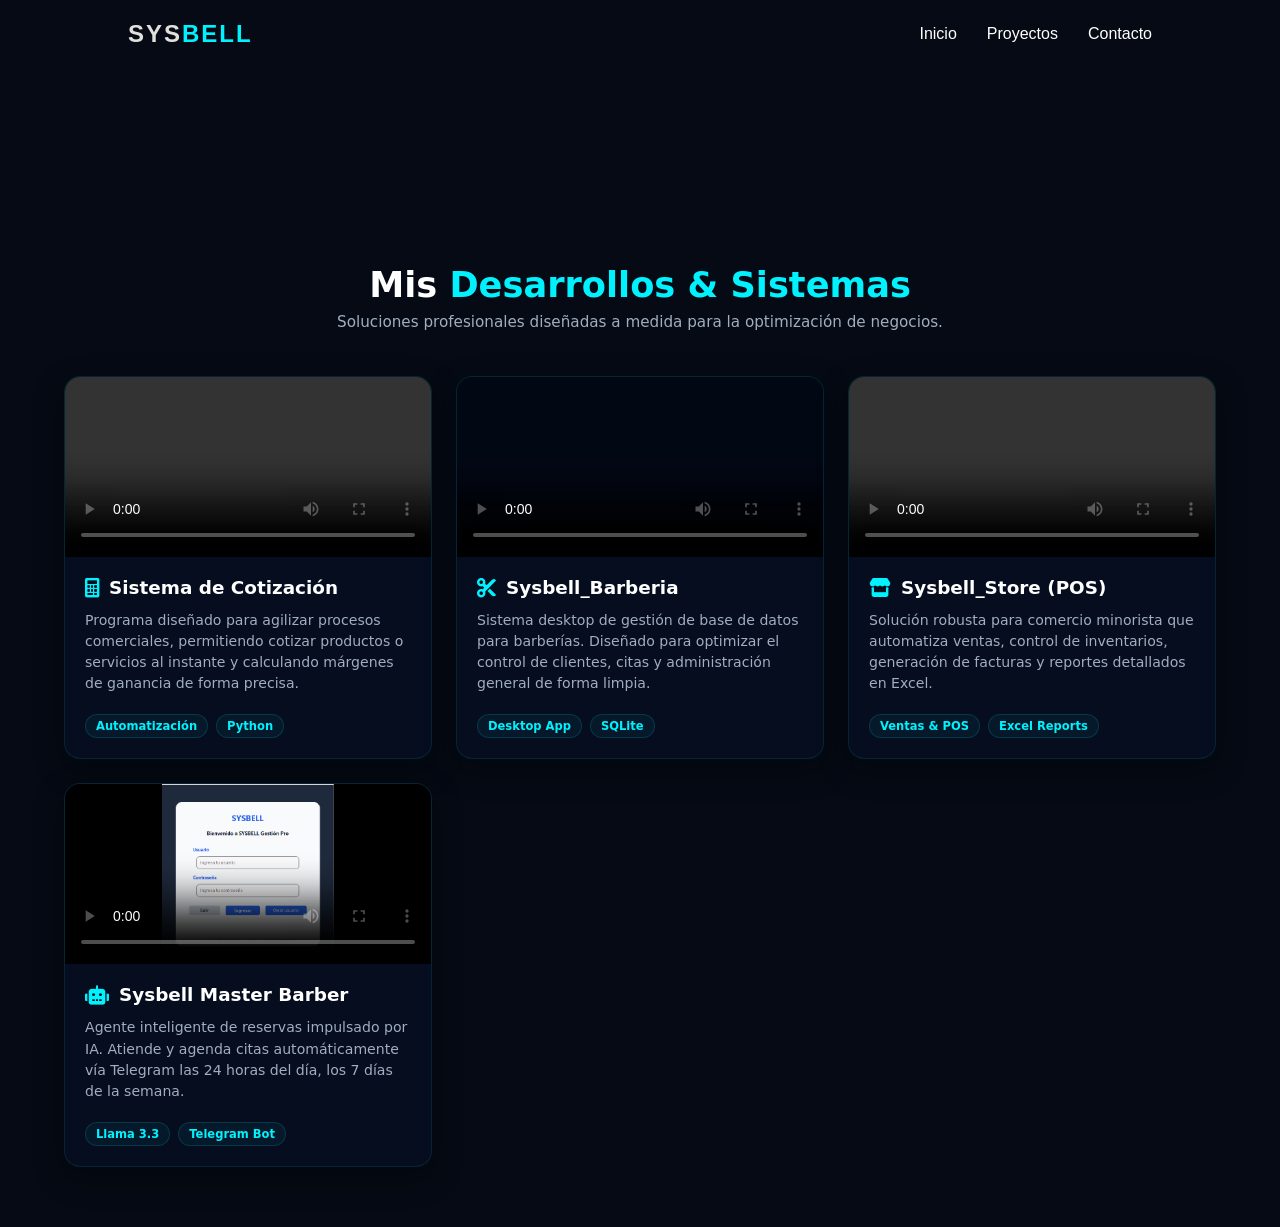
==== commit a850b1d7: "Update proyectos.html" ====
--- a/proyectos.html
+++ b/proyectos.html
@@ -52,8 +52,8 @@
             <!-- 2. SYSBELL BARBERÍA -->
             <div class="tarjeta-cuadrada">
                 <div class="zona-multimedia video-horizontal">
-                    <video controls poster="assets/1.PNG">
-                        <source src="assets/demo-barberia.mp4" type="video/mp4">
+                    <video controls poster="assets/portada-barberia.png">
+                        <source src="assets/tu-video-barberia.mp4" type="video/mp4">
                         Tu navegador no soporta videos.
                     </video>
                 </div>
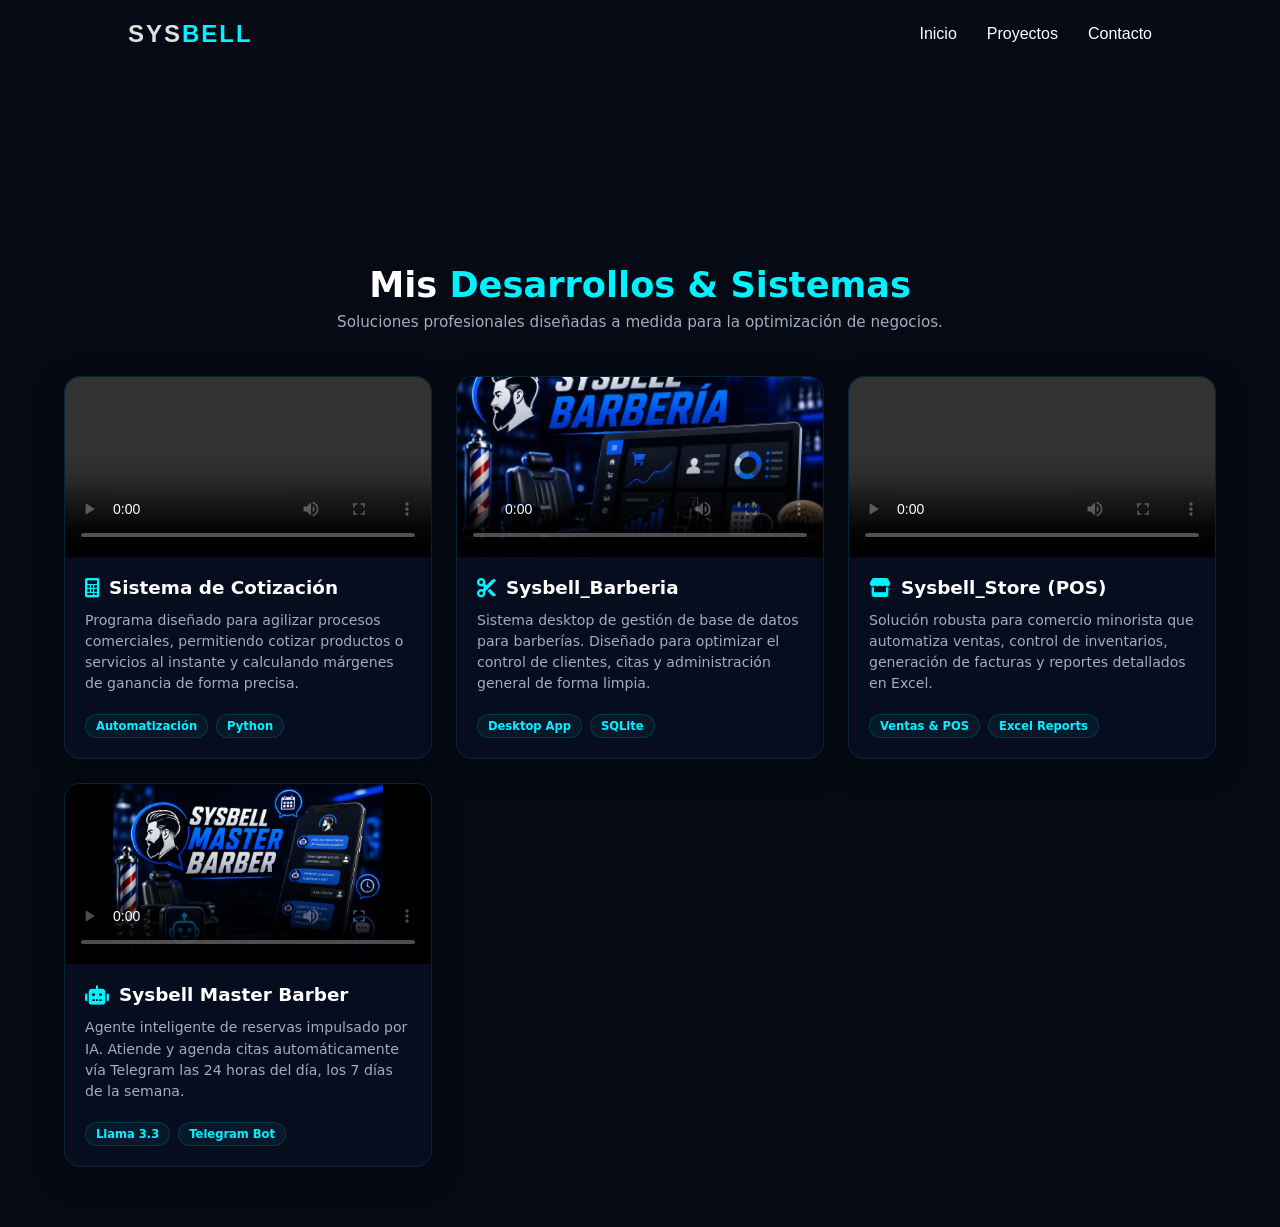
==== commit 7eadaa1a: "Update video sources and posters in proyectos.html" ====
--- a/proyectos.html
+++ b/proyectos.html
@@ -52,8 +52,8 @@
             <!-- 2. SYSBELL BARBERÍA -->
             <div class="tarjeta-cuadrada">
                 <div class="zona-multimedia video-horizontal">
-                    <video controls poster="assets/portada-barberia.png">
-                        <source src="assets/tu-video-barberia.mp4" type="video/mp4">
+                    <video controls poster="assets/portada-barberia.jpeg">
+                        <source src="assets/demo-barberia.mp4" type="video/mp4">
                         Tu navegador no soporta videos.
                     </video>
                 </div>
@@ -95,7 +95,7 @@
             <div class="tarjeta-cuadrada">
                 <div class="zona-multimedia video-vertical-ajustado">
                     <!-- Usamos contain para que el formato 9:16 se dibuje perfecto con barras negras sutiles a los lados sin estirarse -->
-                    <video controls poster="assets/1.PNG">
+                    <video controls poster="assets/portada-masterbarber.jpeg">
                         <source src="assets/VIDEOAGENTES_IA.mp4" type="video/mp4">
                         Tu navegador no soporta videos.
                     </video>
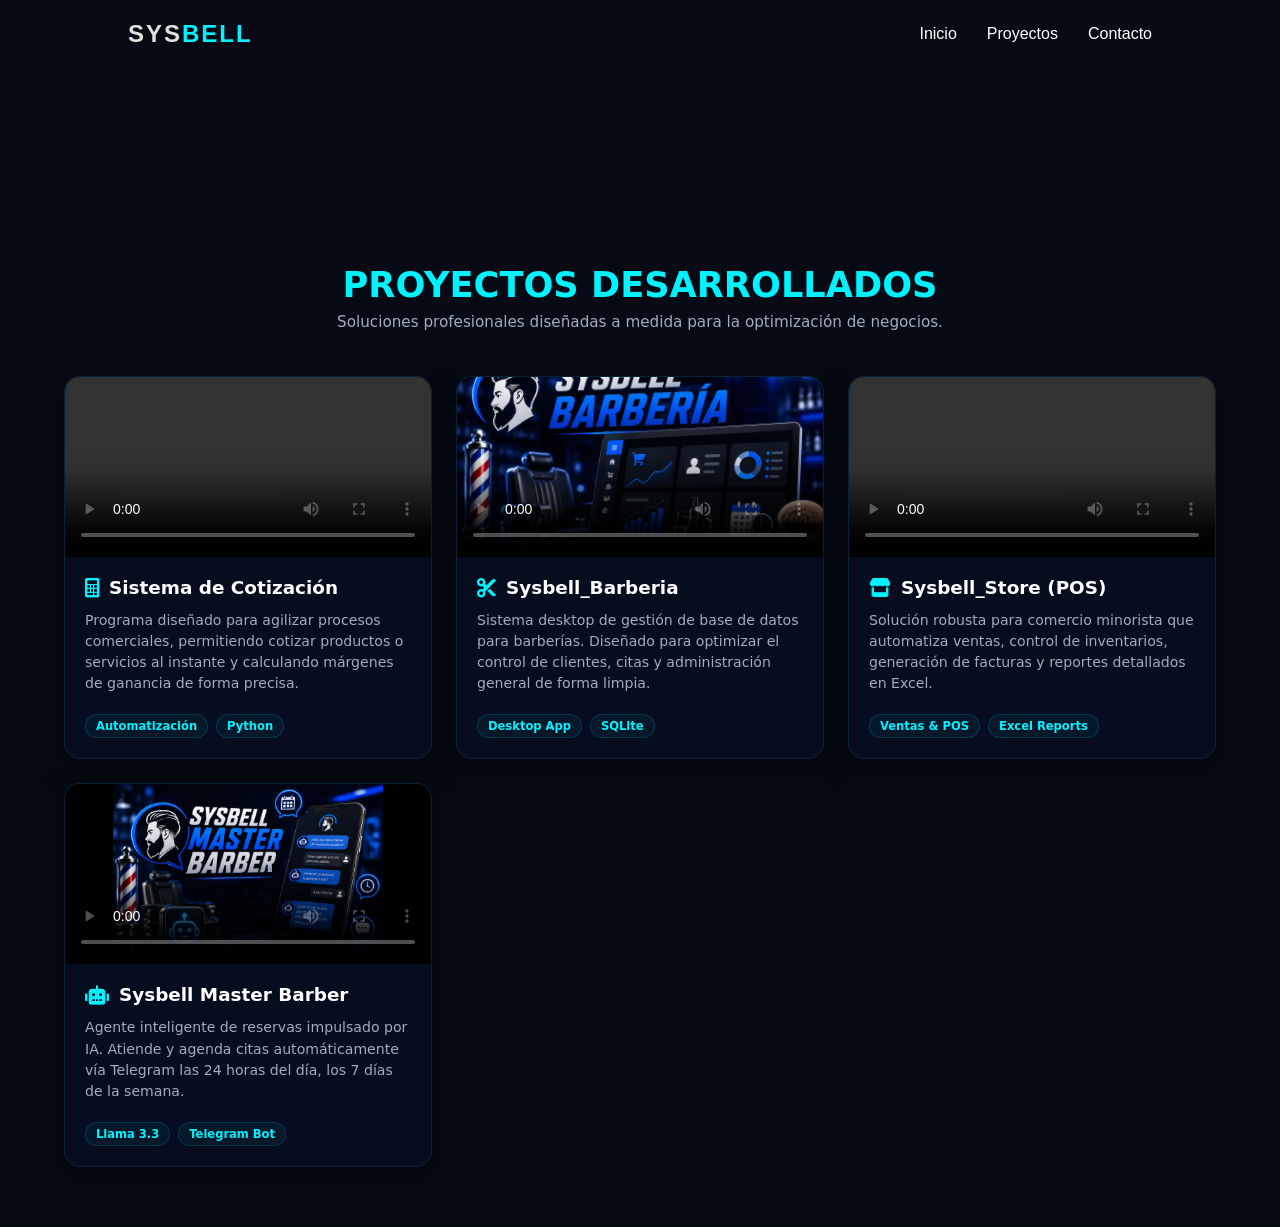
==== commit 6aebe8bc: "Update proyectos.html" ====
--- a/proyectos.html
+++ b/proyectos.html
@@ -22,7 +22,7 @@
     </nav>
 
     <main class="contenedor-proyectos-grid">
-        <h1 class="titulo-principal-proyectos">Mis <span>Desarrollos & Sistemas</span></h1>
+        <h1 class="titulo-principal-proyectos"> <span>PROYECTOS DESARROLLADOS</span></h1>
         <p class="subtitulo-principal-proyectos">Soluciones profesionales diseñadas a medida para la optimización de negocios.</p>
 
         <!-- VOLVEMOS AL SISTEMA DE CUADRADOS (GRID) -->
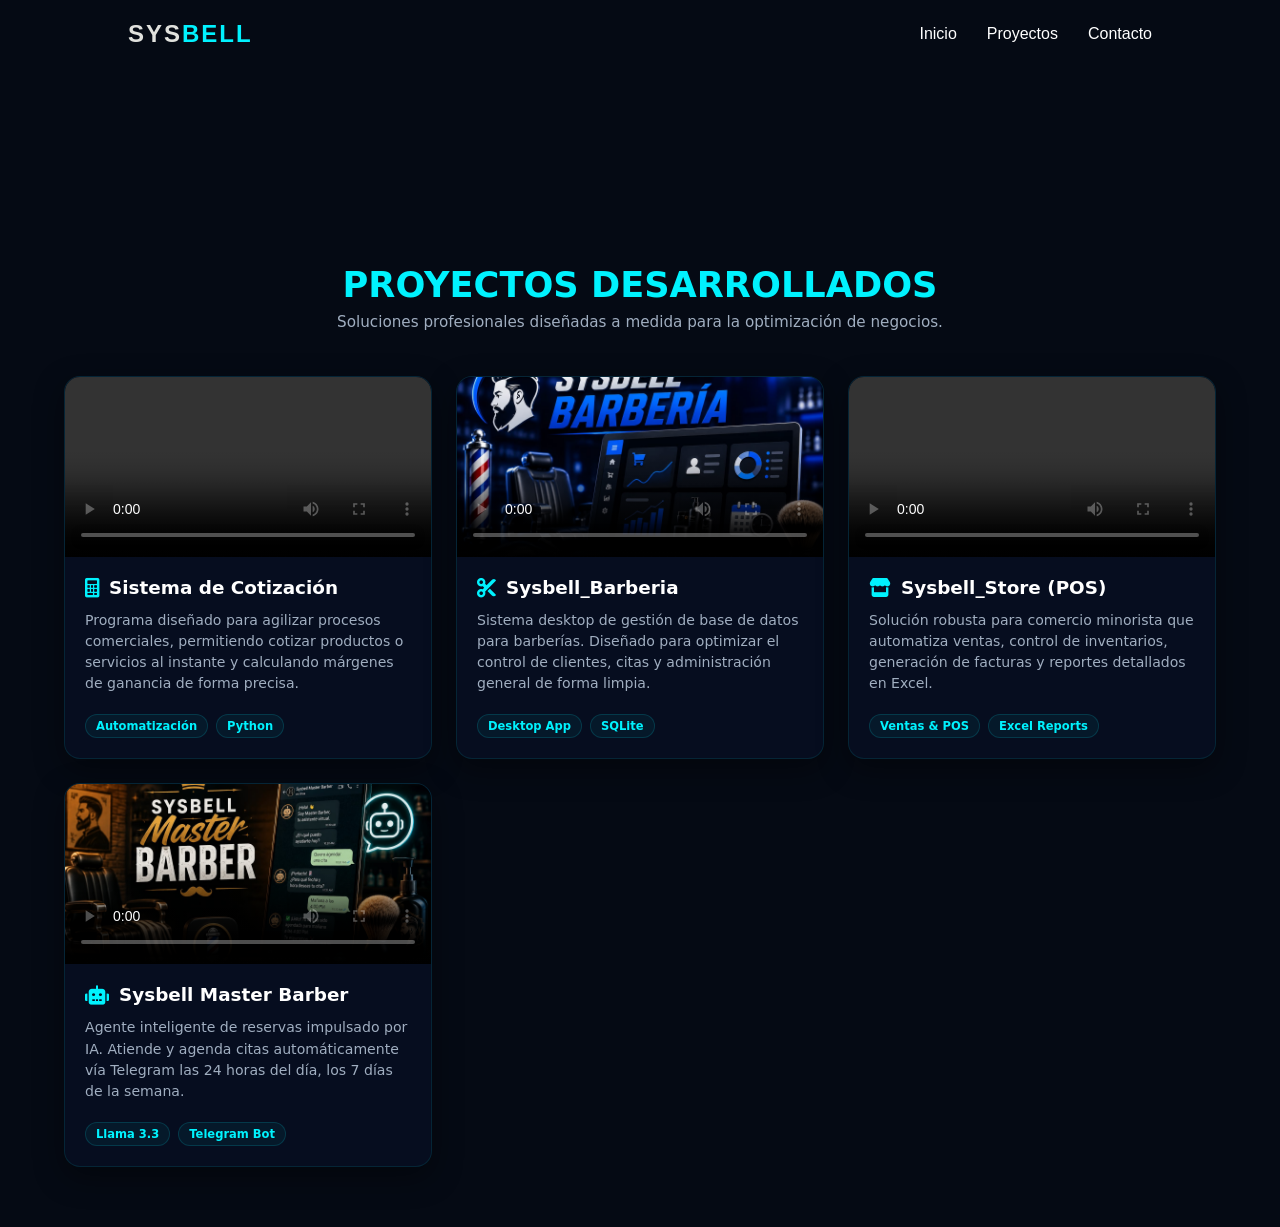
==== commit 895a64d1: "Implement video transition control in proyectos.html Added transition control for vertical video pla" ====
--- a/proyectos.html
+++ b/proyectos.html
@@ -116,5 +116,32 @@
         </div>
     </main>
 
+    <!-- CONTROL DE TRANSICIÓN PARA EL VIDEO VERTICAL (MINIATURA COMPLETA VS REPRODUCCIÓN 9:16) -->
+    <script>
+        document.addEventListener("DOMContentLoaded", () => {
+            const videoIA = document.querySelector('.video-vertical-ajustado video');
+            
+            if (videoIA) {
+                // Al inicio, asignamos la clase para que la miniatura ocupe todo el espacio de la tarjeta
+                videoIA.classList.add('con-portada');
+
+                // Al dar Play, quitamos la clase para que respete su formato 9:16 original y se vea completo
+                videoIA.addEventListener('play', () => {
+                    videoIA.classList.remove('con-portada');
+                });
+
+                // Si se pausa o termina, devolvemos la clase para que vuelva a verse la portada impecable
+                videoIA.addEventListener('pause', () => {
+                    if (videoIA.currentTime === 0 || videoIA.paused) {
+                        videoIA.classList.add('con-portada');
+                    }
+                });
+
+                videoIA.addEventListener('ended', () => {
+                    videoIA.classList.add('con-portada');
+                });
+            }
+        });
+    </script>
 </body>
 </html>
--- a/style.css
+++ b/style.css
@@ -1830,12 +1830,21 @@
     object-fit: cover; /* Llena el recuadro perfectamente */
 }
 
-/* ¡LA SOLUCIÓN PARA EL VIDEO 9:16! */
+/* ¡LA PORTADA SE ADAPTA AL CUADRADO COMPLETO! */
+.video-vertical-ajustado video.con-portada {
+    width: 100%;
+    height: 100%;
+    object-fit: cover !important; /* Estira la miniatura para rellenar todo el cuadrado */
+    background: #000000;
+}
+
+/* ¡EL VIDEO REAL CONSERVA SU FORMATO 9:16 PERFECTO AL DAR PLAY! */
 .video-vertical-ajustado video {
     width: 100%;
     height: 100%;
-    object-fit: contain !important; /* Mantiene la proporción nativa del celular sin estirarse */
-    background: #000000; /* Agrega fondo negro estético a los lados sobrantes */
+    object-fit: contain !important; /* Ajusta el video vertical original sin recortar nada */
+    background: #000000;
+    transition: object-fit 0.3s ease; /* Transición suave opcional */
 }
 
 /* Contenido de la tarjeta */
